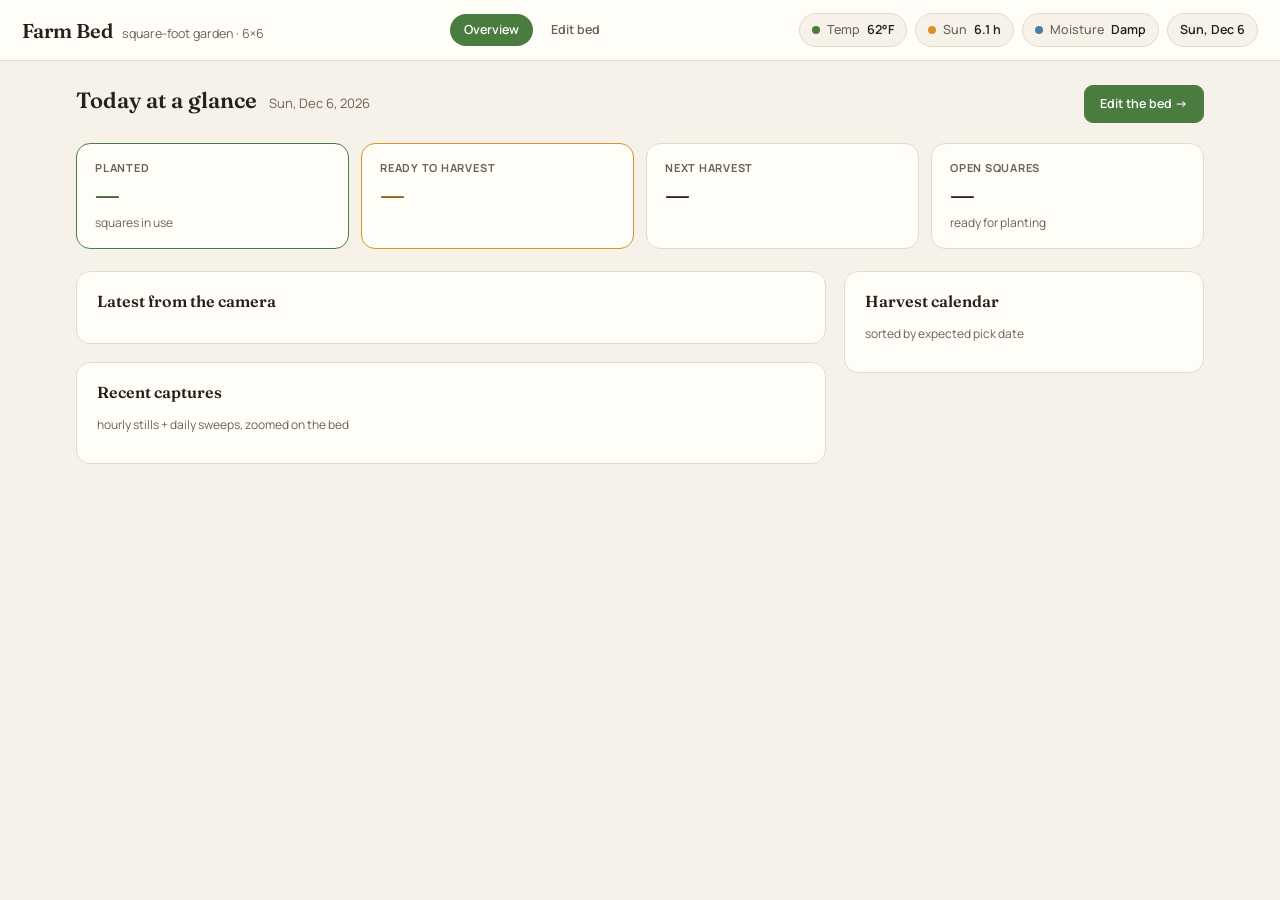
==== static/index.html @ fb61644e "Full-stack app: FastAPI + SQLite + multi-page dashboard (overview + edit), vision-with-grid-context," ====
<!DOCTYPE html>
<html lang="en">
<head>
<meta charset="UTF-8">
<meta name="viewport" content="width=device-width, initial-scale=1.0">
<title>Farm Bed — Overview</title>
<link rel="preconnect" href="https://fonts.googleapis.com">
<link rel="preconnect" href="https://fonts.gstatic.com" crossorigin>
<link href="https://fonts.googleapis.com/css2?family=Fraunces:opsz,wght@9..144,500;9..144,600&family=Manrope:wght@400;500;600;700&display=swap" rel="stylesheet">
<link rel="stylesheet" href="/static/style.css">
</head>
<body>
  <div class="topbar">
    <div class="brand">
      <h1>Farm Bed</h1>
      <span class="sub">square-foot garden · 6×6</span>
    </div>
    <div class="spacer"></div>
    <nav class="nav">
      <a href="/" class="active">Overview</a>
      <a href="/edit">Edit bed</a>
    </nav>
    <div class="spacer"></div>
    <div class="weather">
      <div class="chip temp"><span class="dot"></span><span class="lbl">Temp</span><span class="val" id="chipTemp">—</span></div>
      <div class="chip sun"><span class="dot"></span><span class="lbl">Sun</span><span class="val" id="chipSun">—</span></div>
      <div class="chip water"><span class="dot"></span><span class="lbl">Moisture</span><span class="val" id="chipMoist">—</span></div>
      <div class="chip" id="chipDate"></div>
    </div>
  </div>

  <div class="page">
    <div class="page-head">
      <h2>Today at a glance</h2>
      <span class="meta" id="pageDate"></span>
      <div class="actions">
        <a class="btn primary" href="/edit">Edit the bed →</a>
      </div>
    </div>

    <div class="widgets">
      <div class="widget accent"><div class="k">Planted</div><div class="v" id="wPlanted">—</div><div class="s" id="wPlantedSub">squares in use</div></div>
      <div class="widget warn"><div class="k">Ready to harvest</div><div class="v" id="wReady">—</div><div class="s" id="wReadySub"></div></div>
      <div class="widget"><div class="k">Next harvest</div><div class="v" id="wNext">—</div><div class="s" id="wNextSub"></div></div>
      <div class="widget"><div class="k">Open squares</div><div class="v" id="wEmpty">—</div><div class="s">ready for planting</div></div>
    </div>

    <div class="columns">
      <div>
        <div class="panel">
          <h3>Latest from the camera</h3>
          <div class="latest" id="latest"></div>
        </div>
        <div class="panel" style="margin-top:18px">
          <h3>Recent captures</h3>
          <div class="sub">hourly stills + daily sweeps, zoomed on the bed</div>
          <div class="strip" id="strip"></div>
        </div>
      </div>
      <div>
        <div class="panel">
          <h3>Harvest calendar</h3>
          <div class="sub">sorted by expected pick date</div>
          <div id="calendar"></div>
        </div>
      </div>
    </div>
  </div>

<script src="/static/app.js"></script>
<script>
(async () => {
  renderWeather();
  $('#pageDate').textContent = fmtDateFull(todayISO());

  const [overview, media, bed] = await Promise.all([
    API.get('/api/overview'), API.get('/api/media'), API.get('/api/bed'),
  ]);

  // widgets
  $('#wPlanted').textContent = overview.planted;
  $('#wPlantedSub').textContent = `of ${overview.total_squares} squares`;
  $('#wReady').textContent = overview.ready;
  $('#wReadySub').textContent = overview.ready ? 'pick today!' : 'nothing ready yet';
  $('#wNext').textContent = overview.next_harvest_at ? fmtDate(overview.next_harvest_at) : '—';
  $('#wNextSub').textContent = overview.next_harvest_label ? `square ${overview.next_harvest_label}` : 'nothing planted';
  $('#wEmpty').textContent = overview.empty;

  // latest capture
  const latest = $('#latest');
  if (media.media.length) {
    const m = media.media[0];
    const isVideo = m.kind === 'sweep';
    latest.innerHTML = `
      <div class="shot">${isVideo
        ? `<video src="${m.url}" controls></video>`
        : `<img src="${m.url}" alt="latest capture">`}</div>
      ${m.analysis ? `<div class="ai"><b>AI read:</b> ${m.analysis}</div>` : ''}
      <div class="meta" style="color:var(--ink-soft);font-size:12px">${m.kind} · ${m.captured_at ? fmtDateFull(m.captured_at) : ''}</div>`;
  } else {
    latest.innerHTML = `<div class="empty">No captures yet. They'll appear here once the camera service runs.</div>`;
  }

  // media strip
  const strip = $('#strip');
  if (media.media.length) {
    strip.innerHTML = media.media.slice(0, 8).map((m) => {
      const isVideo = m.kind === 'sweep';
      return `<div class="thumb" data-url="${m.url}" data-kind="${m.kind}" data-analysis="${encodeURIComponent(m.analysis || '')}" title="${m.kind}">
        ${isVideo ? `<img src="" alt="">` : `<img src="${m.url}" alt="" loading="lazy">`}
        <span class="badge">${m.kind}</span>
        <span class="when">${fmtDate(m.captured_at)}</span>
      </div>`;
    }).join('');
    strip.querySelectorAll('.thumb').forEach(t => t.addEventListener('click', () => {
      const url = t.dataset.url;
      const latest = $('#latest');
      const isVideo = t.dataset.kind === 'sweep';
      latest.innerHTML = `
        <div class="shot">${isVideo ? `<video src="${url}" controls autoplay></video>` : `<img src="${url}">`}</div>
        ${t.dataset.analysis ? `<div class="ai"><b>AI read:</b> ${decodeURIComponent(t.dataset.analysis)}</div>` : ''}`;
      latest.scrollIntoView({ behavior: 'smooth' });
    }));
    // for sweep thumbs, put a play glyph
    strip.querySelectorAll('.thumb[data-kind="sweep"] img').forEach(i => i.remove());
    strip.querySelectorAll('.thumb[data-kind="sweep"]').forEach(t => {
      t.innerHTML = `<span style="display:grid;place-items:center;height:100%;font-size:26px;color:#fff">▶</span><span class="badge">sweep</span>`;
    });
  } else {
    strip.innerHTML = `<div class="empty-note">No captures yet.</div>`;
  }

  // harvest calendar
  const cal = $('#calendar');
  const planted = bed.squares.filter(s => s.planting).sort((a, b) =>
    (a.planting.expected_harvest_at || '').localeCompare(b.planting.expected_harvest_at || ''));
  if (planted.length) {
    let html = `<div class="cal-list"><div class="cal-row head"><span>Square</span><span>Crop</span><span>Expected</span></div>`;
    for (const s of planted) {
      const p = s.planting;
      const ready = p.expected_harvest_at && p.expected_harvest_at <= todayISO();
      html += `<div class="cal-row">
        <span class="sq">${s.label}</span>
        <span class="crop">${p.ico || ''} ${p.plant_name}</span>
        <span class="date ${ready ? 'ready' : ''}">${ready ? 'Ready' : fmtDate(p.expected_harvest_at)}</span>
      </div>`;
    }
    cal.innerHTML = html + '</div>';
  } else {
    cal.innerHTML = `<div class="empty-note">Nothing planted yet — <a href="/edit" style="color:var(--leaf)">set up the bed</a>.</div>`;
  }
})();
</script>
</body>
</html>
---- static/style.css ----
:root {
  --soil: #2b2318;
  --soil-2: #3a2f20;
  --ink: #26201a;
  --ink-soft: #6b6156;
  --paper: #f6f2ea;
  --card: #fffdf8;
  --line: #e4dccb;
  --line-strong: #cfc4ac;
  --leaf: #4a7c3f;
  --leaf-deep: #35602f;
  --leaf-pale: #e7efe0;
  --sun: #d9902e;
  --sun-pale: #f7ecd7;
  --water: #4a7fa5;
  --water-pale: #e3eef5;
  --danger: #b4503a;
  --radius: 14px;
  --radius-sm: 9px;
  --shadow: 0 1px 2px rgba(43,35,24,.06), 0 8px 24px -12px rgba(43,35,24,.18);
  --font-display: "Fraunces", Georgia, serif;
  --font-ui: "Manrope", -apple-system, BlinkMacSystemFont, "Segoe UI", sans-serif;
}
* { box-sizing: border-box; margin: 0; padding: 0; }
html, body { height: 100%; }
body {
  font-family: var(--font-ui);
  background: var(--paper);
  color: var(--ink);
  font-size: 14px;
  line-height: 1.45;
  -webkit-font-smoothing: antialiased;
}
a { color: inherit; text-decoration: none; }
button { font-family: var(--font-ui); cursor: pointer; }

/* ---------- top bar ---------- */
.topbar {
  display: flex; align-items: center; gap: 16px;
  padding: 13px 22px;
  background: var(--card);
  border-bottom: 1px solid var(--line);
  position: sticky; top: 0; z-index: 20;
}
.brand { display: flex; align-items: baseline; gap: 10px; }
.brand h1 { font-family: var(--font-display); font-weight: 600; font-size: 20px; letter-spacing: -.01em; }
.brand .sub { color: var(--ink-soft); font-size: 12.5px; }
.spacer { flex: 1; }
.nav { display: flex; gap: 4px; }
.nav a {
  padding: 7px 14px; border-radius: 999px; font-weight: 600; font-size: 12.5px;
  color: var(--ink-soft); transition: background .12s, color .12s;
}
.nav a:hover { background: var(--paper); color: var(--ink); }
.nav a.active { background: var(--leaf); color: #fff; }
.weather { display: flex; gap: 8px; align-items: center; }
.chip {
  display: flex; align-items: center; gap: 7px;
  padding: 7px 12px; border-radius: 999px;
  background: var(--paper); border: 1px solid var(--line);
  font-size: 12.5px; font-weight: 600; color: var(--ink);
  white-space: nowrap;
}
.chip .dot { width: 8px; height: 8px; border-radius: 50%; }
.chip.sun .dot { background: var(--sun); }
.chip.water .dot { background: var(--water); }
.chip.temp .dot { background: var(--leaf); }
.chip .val { color: var(--ink); }
.chip .lbl { color: var(--ink-soft); font-weight: 500; }

/* ---------- page shell ---------- */
.page { max-width: 1180px; margin: 0 auto; padding: 24px 26px 48px; }
.page-head { display: flex; align-items: baseline; gap: 12px; margin-bottom: 20px; flex-wrap: wrap; }
.page-head h2 { font-family: var(--font-display); font-weight: 600; font-size: 22px; }
.page-head .meta { color: var(--ink-soft); font-size: 13px; }
.page-head .actions { margin-left: auto; display: flex; gap: 8px; }
.btn {
  padding: 9px 15px; border-radius: var(--radius-sm);
  border: 1px solid var(--line-strong);
  background: var(--card); color: var(--ink);
  font-weight: 600; font-size: 12.5px;
  transition: background .12s, border-color .12s;
}
.btn:hover { border-color: var(--ink); }
.btn.primary { background: var(--leaf); border-color: var(--leaf); color: #fff; }
.btn.primary:hover { background: var(--leaf-deep); }
.btn.ghost { background: transparent; border-color: transparent; color: var(--ink-soft); }
.btn.ghost:hover { color: var(--danger); border-color: transparent; }

/* ---------- overview widgets ---------- */
.widgets { display: grid; grid-template-columns: repeat(4, 1fr); gap: 12px; margin-bottom: 22px; }
.widget {
  background: var(--card); border: 1px solid var(--line);
  border-radius: var(--radius); padding: 16px 18px;
  display: flex; flex-direction: column; gap: 4px;
}
.widget .k { font-size: 11px; font-weight: 700; letter-spacing: .07em; text-transform: uppercase; color: var(--ink-soft); }
.widget .v { font-family: var(--font-display); font-weight: 600; font-size: 30px; line-height: 1; }
.widget .s { font-size: 12px; color: var(--ink-soft); }
.widget.accent { border-color: var(--leaf); }
.widget.accent .v { color: var(--leaf-deep); }
.widget.warn { border-color: var(--sun); }
.widget.warn .v { color: #8a5a12; }

/* ---------- two-column ---------- */
.columns { display: grid; grid-template-columns: 1fr 360px; gap: 18px; align-items: start; }
.panel {
  background: var(--card); border: 1px solid var(--line);
  border-radius: var(--radius); padding: 18px 20px;
}
.panel h3 { font-family: var(--font-display); font-weight: 600; font-size: 16px; margin-bottom: 12px; }
.panel .sub { color: var(--ink-soft); font-size: 12px; margin-bottom: 12px; }

/* latest capture */
.latest { display: flex; flex-direction: column; gap: 12px; }
.latest .shot { border-radius: var(--radius-sm); overflow: hidden; border: 1px solid var(--line); background: #111; }
.latest .shot img { width: 100%; display: block; aspect-ratio: 16/10; object-fit: cover; }
.latest .shot video { width: 100%; display: block; aspect-ratio: 16/10; background: #111; }
.latest .ai {
  background: var(--paper); border: 1px solid var(--line);
  border-radius: var(--radius-sm); padding: 12px 14px; font-size: 13px;
}
.latest .ai b { color: var(--ink); }
.latest .empty { color: var(--ink-soft); font-size: 13px; text-align: center; padding: 30px 10px; }

/* media strip */
.strip { display: grid; grid-template-columns: repeat(4, 1fr); gap: 8px; }
.strip .thumb { position: relative; border-radius: 8px; overflow: hidden; border: 1px solid var(--line); aspect-ratio: 1; cursor: pointer; background: #111; }
.strip .thumb img { width: 100%; height: 100%; object-fit: cover; display: block; }
.strip .thumb .badge {
  position: absolute; bottom: 5px; left: 5px;
  font-size: 9px; font-weight: 700; letter-spacing: .04em; text-transform: uppercase;
  background: rgba(0,0,0,.6); color: #fff; padding: 2px 6px; border-radius: 4px;
}
.strip .thumb .when { position: absolute; top: 5px; right: 5px; font-size: 9px; color: #fff; text-shadow: 0 1px 2px rgba(0,0,0,.7); }

/* harvest calendar */
.cal-list { display: flex; flex-direction: column; gap: 6px; }
.cal-row {
  display: grid; grid-template-columns: 52px 1fr auto;
  gap: 10px; align-items: center;
  padding: 8px 12px; border-radius: var(--radius-sm);
  background: var(--paper); border: 1px solid var(--line);
  font-size: 12.5px;
}
.cal-row .sq { font-weight: 700; color: var(--ink-soft); }
.cal-row .crop { font-weight: 600; }
.cal-row .date { color: var(--ink-soft); font-variant-numeric: tabular-nums; }
.cal-row .date.ready { color: #8a5a12; font-weight: 700; }
.cal-row.head { background: transparent; border: none; font-weight: 700; font-size: 10.5px; text-transform: uppercase; letter-spacing: .06em; color: var(--ink-soft); padding: 0 12px; }
.empty-note { color: var(--ink-soft); font-size: 13px; padding: 12px 2px; }

/* ---------- bed grid (edit page) ---------- */
.layout { display: grid; grid-template-columns: 250px 1fr 320px; gap: 0; height: calc(100vh - 61px); overflow: hidden; }
.palette { background: var(--card); border-right: 1px solid var(--line); display: flex; flex-direction: column; overflow-y: auto; }
.palette-head { padding: 16px 16px 10px; font-family: var(--font-display); font-weight: 600; font-size: 15px; display: flex; align-items: center; justify-content: space-between; }
.palette-head .hint { font-family: var(--font-ui); font-weight: 500; font-size: 11px; color: var(--ink-soft); }
.group { padding: 6px 16px 12px; }
.group-title { font-size: 10.5px; font-weight: 700; letter-spacing: .08em; text-transform: uppercase; color: var(--ink-soft); padding: 8px 0 6px; }
.seed {
  display: flex; align-items: center; gap: 10px;
  padding: 8px 10px; border-radius: var(--radius-sm);
  border: 1px solid var(--line); background: var(--card);
  margin-bottom: 6px; cursor: grab; user-select: none;
  transition: border-color .12s, transform .12s, box-shadow .12s;
}
.seed:hover { border-color: var(--leaf); transform: translateY(-1px); box-shadow: var(--shadow); }
.seed:active { cursor: grabbing; }
.seed .ico { width: 30px; height: 30px; border-radius: 8px; display: grid; place-items: center; font-size: 16px; background: var(--leaf-pale); flex: none; }
.seed .meta { flex: 1; min-width: 0; }
.seed .name { font-weight: 600; font-size: 13px; }
.seed .spec { font-size: 11px; color: var(--ink-soft); display: flex; gap: 6px; }
.seed .drag-handle { color: var(--line-strong); font-size: 14px; }
.seed.dragging { opacity: .4; }

.stage { display: flex; flex-direction: column; overflow-y: auto; padding: 20px 24px 28px; }
.stage-head { display: flex; align-items: center; gap: 12px; margin-bottom: 14px; flex-wrap: wrap; }
.stage-head h2 { font-family: var(--font-display); font-weight: 600; font-size: 17px; }
.stage-head .meta { color: var(--ink-soft); font-size: 12.5px; }
.bed {
  display: grid; grid-template-columns: repeat(6, 1fr); gap: 10px;
  max-width: 720px; background: var(--soil); padding: 22px;
  border-radius: 20px; position: relative;
  box-shadow: 0 2px 6px rgba(43,35,24,.15), 0 20px 50px -20px rgba(43,35,24,.5);
}
.bed::before { content: ""; position: absolute; inset: 10px; border-radius: 12px; border: 1px solid rgba(255,255,255,.08); pointer-events: none; }
.cell {
  aspect-ratio: 1; background: var(--soil-2); border-radius: 10px;
  border: 1px solid rgba(255,255,255,.06); position: relative; cursor: pointer;
  display: flex; flex-direction: column; align-items: center; justify-content: center; gap: 2px;
  transition: background .12s, box-shadow .12s;
}
.cell:hover { background: #453823; }
.cell.drag-over { background: #51432a; box-shadow: inset 0 0 0 2px var(--sun); }
.cell.filled { background: linear-gradient(160deg, #4a3c28, #3a2f20); }
.cell .ico { font-size: 20px; filter: drop-shadow(0 1px 1px rgba(0,0,0,.4)); }
.cell .cname { font-size: 10px; font-weight: 600; color: #efe7d5; max-width: 90%; text-align: center; line-height: 1.1; }
.cell .cden { font-size: 9px; color: #b9ac8f; font-weight: 600; }
.cell .idx { position: absolute; top: 4px; left: 6px; font-size: 9px; color: #8d8268; font-weight: 600; }
.cell.empty .plus { color: #6a5f47; font-size: 18px; opacity: .55; }
.cell.selected { box-shadow: 0 0 0 2px var(--sun), 0 0 0 4px rgba(217,144,46,.25); }
.cell.ready { box-shadow: inset 0 0 0 2px var(--sun); }
.legend { display: flex; gap: 16px; margin-top: 14px; flex-wrap: wrap; font-size: 11.5px; color: var(--ink-soft); }
.legend span { display: flex; align-items: center; gap: 5px; }
.legend .swatch { width: 10px; height: 10px; border-radius: 3px; display: inline-block; }
.legend .swatch.s-ready { background: var(--sun); }
.legend .swatch.s-soil { background: var(--soil-2); }

.inspector { background: var(--card); border-left: 1px solid var(--line); overflow-y: auto; display: flex; flex-direction: column; }
.insp-empty { padding: 32px 20px; text-align: center; color: var(--ink-soft); font-size: 13px; }
.insp-empty .big { font-size: 28px; margin-bottom: 8px; }
.insp-body { padding: 18px 20px; display: flex; flex-direction: column; gap: 14px; }
.insp-head { display: flex; align-items: center; gap: 10px; }
.insp-head .ico { width: 40px; height: 40px; border-radius: 10px; font-size: 22px; display: grid; place-items: center; background: var(--leaf-pale); }
.insp-head .t { font-family: var(--font-display); font-weight: 600; font-size: 18px; }
.insp-head .s { font-size: 12px; color: var(--ink-soft); }
.field { display: flex; flex-direction: column; gap: 4px; }
.field label { font-size: 10.5px; font-weight: 700; letter-spacing: .06em; text-transform: uppercase; color: var(--ink-soft); }
.field input { padding: 8px 10px; border-radius: var(--radius-sm); border: 1px solid var(--line-strong); background: var(--paper); font-family: var(--font-ui); font-size: 13px; color: var(--ink); }
.field input:focus { outline: 2px solid var(--leaf); outline-offset: 1px; border-color: transparent; }
.field .auto { font-size: 11px; color: var(--ink-soft); }
.need { display: flex; gap: 8px; flex-wrap: wrap; }
.need .tag { padding: 4px 9px; border-radius: 6px; font-size: 11px; font-weight: 600; }
.tag.sun { background: var(--sun-pale); color: #8a5a12; }
.tag.water { background: var(--water-pale); color: #35617f; }
.tag.density { background: var(--leaf-pale); color: var(--leaf-deep); }
.comp { font-size: 12.5px; color: var(--ink-soft); background: var(--paper); border: 1px solid var(--line); border-radius: var(--radius-sm); padding: 10px 12px; }
.comp b { color: var(--ink); }
.harvest-badge { display: flex; align-items: center; gap: 8px; padding: 8px 12px; border-radius: var(--radius-sm); font-size: 12.5px; font-weight: 600; }
.harvest-badge.ready { background: var(--sun-pale); color: #8a5a12; }
.harvest-badge.growing { background: var(--leaf-pale); color: var(--leaf-deep); }

@media (max-width: 1100px) {
  .layout { grid-template-columns: 210px 1fr; }
  .inspector { display: none; }
  .columns { grid-template-columns: 1fr; }
  .widgets { grid-template-columns: repeat(2, 1fr); }
}
@media (max-width: 760px) {
  .layout { grid-template-columns: 1fr; height: auto; }
  .palette { border-right: none; border-bottom: 1px solid var(--line); max-height: 220px; }
  .bed { padding: 12px; gap: 6px; }
  .widgets { grid-template-columns: 1fr 1fr; }
  .strip { grid-template-columns: repeat(2, 1fr); }
}
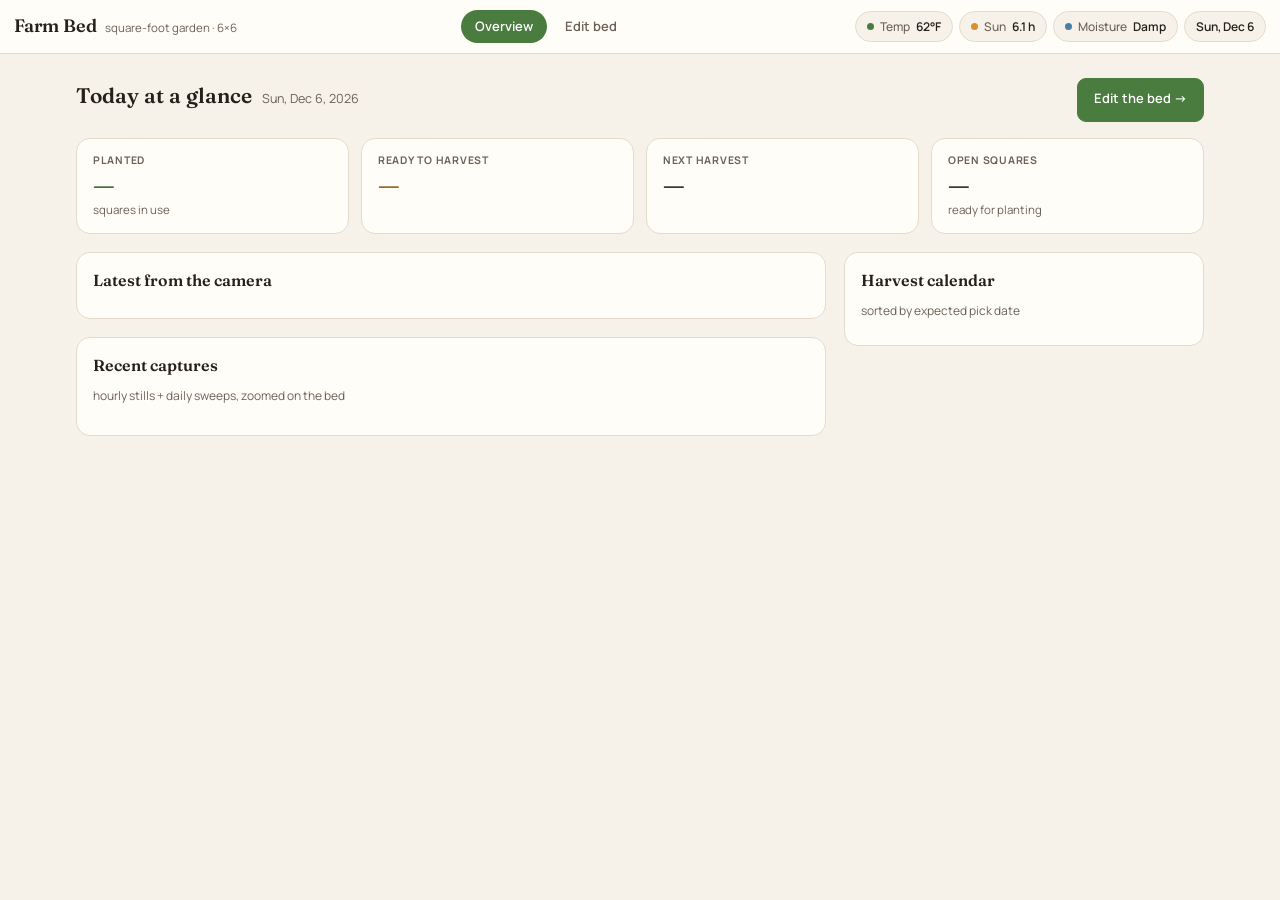
==== commit c2ffdac2: "Mobile-first dashboard: bottom nav, tap-to-plant bottom sheet, responsive grid + overview" ====
--- a/static/index.html
+++ b/static/index.html
@@ -2,7 +2,7 @@
 <html lang="en">
 <head>
 <meta charset="UTF-8">
-<meta name="viewport" content="width=device-width, initial-scale=1.0">
+<meta name="viewport" content="width=device-width, initial-scale=1.0, viewport-fit=cover">
 <title>Farm Bed — Overview</title>
 <link rel="preconnect" href="https://fonts.googleapis.com">
 <link rel="preconnect" href="https://fonts.gstatic.com" crossorigin>
@@ -66,6 +66,11 @@
       </div>
     </div>
   </div>
+
+  <nav class="bottomnav">
+    <a href="/" class="active"><span class="ic">▦</span>Overview</a>
+    <a href="/edit"><span class="ic">✎</span>Edit</a>
+  </nav>
 
 <script src="/static/app.js"></script>
 <script>
--- a/static/style.css
+++ b/static/style.css
@@ -20,65 +20,82 @@
   --shadow: 0 1px 2px rgba(43,35,24,.06), 0 8px 24px -12px rgba(43,35,24,.18);
   --font-display: "Fraunces", Georgia, serif;
   --font-ui: "Manrope", -apple-system, BlinkMacSystemFont, "Segoe UI", sans-serif;
-}
-* { box-sizing: border-box; margin: 0; padding: 0; }
+  --topbar-h: 54px;
+  --nav-h: 60px;
+}
+* { box-sizing: border-box; margin: 0; padding: 0; -webkit-tap-highlight-color: transparent; }
 html, body { height: 100%; }
 body {
   font-family: var(--font-ui);
   background: var(--paper);
   color: var(--ink);
-  font-size: 14px;
+  font-size: 15px;
   line-height: 1.45;
   -webkit-font-smoothing: antialiased;
 }
 a { color: inherit; text-decoration: none; }
 button { font-family: var(--font-ui); cursor: pointer; }
 
-/* ---------- top bar ---------- */
+/* ================= top bar (phone-first: compact) ================= */
 .topbar {
-  display: flex; align-items: center; gap: 16px;
-  padding: 13px 22px;
+  position: fixed; top: 0; left: 0; right: 0; z-index: 30;
+  height: var(--topbar-h);
+  display: flex; align-items: center; gap: 10px;
+  padding: 0 14px;
   background: var(--card);
   border-bottom: 1px solid var(--line);
-  position: sticky; top: 0; z-index: 20;
-}
-.brand { display: flex; align-items: baseline; gap: 10px; }
-.brand h1 { font-family: var(--font-display); font-weight: 600; font-size: 20px; letter-spacing: -.01em; }
-.brand .sub { color: var(--ink-soft); font-size: 12.5px; }
+}
+.brand { display: flex; align-items: baseline; gap: 8px; min-width: 0; }
+.brand h1 { font-family: var(--font-display); font-weight: 600; font-size: 18px; letter-spacing: -.01em; white-space: nowrap; }
+.brand .sub { color: var(--ink-soft); font-size: 11.5px; white-space: nowrap; }
 .spacer { flex: 1; }
-.nav { display: flex; gap: 4px; }
-.nav a {
-  padding: 7px 14px; border-radius: 999px; font-weight: 600; font-size: 12.5px;
-  color: var(--ink-soft); transition: background .12s, color .12s;
-}
-.nav a:hover { background: var(--paper); color: var(--ink); }
-.nav a.active { background: var(--leaf); color: #fff; }
-.weather { display: flex; gap: 8px; align-items: center; }
+.nav { display: none; }
+.weather { display: flex; gap: 6px; overflow-x: auto; scrollbar-width: none; }
+.weather::-webkit-scrollbar { display: none; }
 .chip {
-  display: flex; align-items: center; gap: 7px;
-  padding: 7px 12px; border-radius: 999px;
+  display: flex; align-items: center; gap: 6px;
+  padding: 6px 11px; border-radius: 999px;
   background: var(--paper); border: 1px solid var(--line);
-  font-size: 12.5px; font-weight: 600; color: var(--ink);
-  white-space: nowrap;
-}
-.chip .dot { width: 8px; height: 8px; border-radius: 50%; }
+  font-size: 12px; font-weight: 600; color: var(--ink);
+  white-space: nowrap; flex: none;
+}
+.chip .dot { width: 7px; height: 7px; border-radius: 50%; }
 .chip.sun .dot { background: var(--sun); }
 .chip.water .dot { background: var(--water); }
 .chip.temp .dot { background: var(--leaf); }
 .chip .val { color: var(--ink); }
 .chip .lbl { color: var(--ink-soft); font-weight: 500; }
 
-/* ---------- page shell ---------- */
-.page { max-width: 1180px; margin: 0 auto; padding: 24px 26px 48px; }
-.page-head { display: flex; align-items: baseline; gap: 12px; margin-bottom: 20px; flex-wrap: wrap; }
-.page-head h2 { font-family: var(--font-display); font-weight: 600; font-size: 22px; }
-.page-head .meta { color: var(--ink-soft); font-size: 13px; }
+/* ================= bottom nav (phone) ================= */
+.bottomnav {
+  position: fixed; bottom: 0; left: 0; right: 0; z-index: 30;
+  height: var(--nav-h);
+  display: flex;
+  background: var(--card);
+  border-top: 1px solid var(--line);
+  padding-bottom: env(safe-area-inset-bottom);
+}
+.bottomnav a {
+  flex: 1; display: flex; flex-direction: column; align-items: center; justify-content: center;
+  gap: 3px; color: var(--ink-soft); font-size: 11px; font-weight: 600;
+}
+.bottomnav a .ic { font-size: 20px; line-height: 1; }
+.bottomnav a.active { color: var(--leaf); }
+
+/* ================= page shell (phone-first) ================= */
+.page {
+  padding: calc(var(--topbar-h) + 16px) 14px calc(var(--nav-h) + 20px);
+  max-width: 720px; margin: 0 auto;
+}
+.page-head { display: flex; align-items: baseline; gap: 10px; margin-bottom: 16px; flex-wrap: wrap; }
+.page-head h2 { font-family: var(--font-display); font-weight: 600; font-size: 21px; }
+.page-head .meta { color: var(--ink-soft); font-size: 12.5px; }
 .page-head .actions { margin-left: auto; display: flex; gap: 8px; }
 .btn {
-  padding: 9px 15px; border-radius: var(--radius-sm);
+  padding: 10px 16px; border-radius: var(--radius-sm);
   border: 1px solid var(--line-strong);
   background: var(--card); color: var(--ink);
-  font-weight: 600; font-size: 12.5px;
+  font-weight: 600; font-size: 13px; min-height: 44px;
   transition: background .12s, border-color .12s;
 }
 .btn:hover { border-color: var(--ink); }
@@ -87,159 +104,198 @@
 .btn.ghost { background: transparent; border-color: transparent; color: var(--ink-soft); }
 .btn.ghost:hover { color: var(--danger); border-color: transparent; }
 
-/* ---------- overview widgets ---------- */
-.widgets { display: grid; grid-template-columns: repeat(4, 1fr); gap: 12px; margin-bottom: 22px; }
+/* ================= overview widgets (phone: 2x2) ================= */
+.widgets { display: grid; grid-template-columns: 1fr 1fr; gap: 10px; margin-bottom: 18px; }
 .widget {
   background: var(--card); border: 1px solid var(--line);
-  border-radius: var(--radius); padding: 16px 18px;
+  border-radius: var(--radius); padding: 14px 16px;
   display: flex; flex-direction: column; gap: 4px;
 }
-.widget .k { font-size: 11px; font-weight: 700; letter-spacing: .07em; text-transform: uppercase; color: var(--ink-soft); }
-.widget .v { font-family: var(--font-display); font-weight: 600; font-size: 30px; line-height: 1; }
-.widget .s { font-size: 12px; color: var(--ink-soft); }
-.widget.accent { border-color: var(--leaf); }
+.widget .k { font-size: 10.5px; font-weight: 700; letter-spacing: .07em; text-transform: uppercase; color: var(--ink-soft); }
+.widget .v { font-family: var(--font-display); font-weight: 600; font-size: 26px; line-height: 1; }
+.widget .s { font-size: 11.5px; color: var(--ink-soft); }
 .widget.accent .v { color: var(--leaf-deep); }
-.widget.warn { border-color: var(--sun); }
 .widget.warn .v { color: #8a5a12; }
 
-/* ---------- two-column ---------- */
-.columns { display: grid; grid-template-columns: 1fr 360px; gap: 18px; align-items: start; }
+/* ================= panels ================= */
 .panel {
   background: var(--card); border: 1px solid var(--line);
-  border-radius: var(--radius); padding: 18px 20px;
-}
-.panel h3 { font-family: var(--font-display); font-weight: 600; font-size: 16px; margin-bottom: 12px; }
-.panel .sub { color: var(--ink-soft); font-size: 12px; margin-bottom: 12px; }
+  border-radius: var(--radius); padding: 16px;
+  margin-bottom: 14px;
+}
+.panel h3 { font-family: var(--font-display); font-weight: 600; font-size: 16px; margin-bottom: 10px; }
+.panel .sub { color: var(--ink-soft); font-size: 12px; margin-bottom: 10px; }
 
 /* latest capture */
-.latest { display: flex; flex-direction: column; gap: 12px; }
+.latest { display: flex; flex-direction: column; gap: 10px; }
 .latest .shot { border-radius: var(--radius-sm); overflow: hidden; border: 1px solid var(--line); background: #111; }
-.latest .shot img { width: 100%; display: block; aspect-ratio: 16/10; object-fit: cover; }
-.latest .shot video { width: 100%; display: block; aspect-ratio: 16/10; background: #111; }
-.latest .ai {
-  background: var(--paper); border: 1px solid var(--line);
-  border-radius: var(--radius-sm); padding: 12px 14px; font-size: 13px;
-}
+.latest .shot img { width: 100%; display: block; aspect-ratio: 4/3; object-fit: cover; }
+.latest .shot video { width: 100%; display: block; aspect-ratio: 4/3; background: #111; }
+.latest .ai { background: var(--paper); border: 1px solid var(--line); border-radius: var(--radius-sm); padding: 11px 13px; font-size: 13px; }
 .latest .ai b { color: var(--ink); }
-.latest .empty { color: var(--ink-soft); font-size: 13px; text-align: center; padding: 30px 10px; }
-
-/* media strip */
-.strip { display: grid; grid-template-columns: repeat(4, 1fr); gap: 8px; }
-.strip .thumb { position: relative; border-radius: 8px; overflow: hidden; border: 1px solid var(--line); aspect-ratio: 1; cursor: pointer; background: #111; }
+.latest .empty { color: var(--ink-soft); font-size: 13px; text-align: center; padding: 26px 10px; }
+
+/* media strip (horizontal scroll on phone) */
+.strip { display: flex; gap: 8px; overflow-x: auto; padding-bottom: 4px; scroll-snap-type: x mandatory; }
+.strip .thumb {
+  position: relative; flex: none; width: 96px; aspect-ratio: 1;
+  border-radius: 10px; overflow: hidden; border: 1px solid var(--line);
+  cursor: pointer; background: #111; scroll-snap-align: start;
+}
 .strip .thumb img { width: 100%; height: 100%; object-fit: cover; display: block; }
 .strip .thumb .badge {
   position: absolute; bottom: 5px; left: 5px;
-  font-size: 9px; font-weight: 700; letter-spacing: .04em; text-transform: uppercase;
-  background: rgba(0,0,0,.6); color: #fff; padding: 2px 6px; border-radius: 4px;
-}
-.strip .thumb .when { position: absolute; top: 5px; right: 5px; font-size: 9px; color: #fff; text-shadow: 0 1px 2px rgba(0,0,0,.7); }
+  font-size: 8px; font-weight: 700; letter-spacing: .04em; text-transform: uppercase;
+  background: rgba(0,0,0,.6); color: #fff; padding: 2px 5px; border-radius: 4px;
+}
+.strip .thumb .when { position: absolute; top: 5px; right: 5px; font-size: 8px; color: #fff; text-shadow: 0 1px 2px rgba(0,0,0,.7); }
 
 /* harvest calendar */
 .cal-list { display: flex; flex-direction: column; gap: 6px; }
 .cal-row {
-  display: grid; grid-template-columns: 52px 1fr auto;
+  display: grid; grid-template-columns: 46px 1fr auto;
   gap: 10px; align-items: center;
-  padding: 8px 12px; border-radius: var(--radius-sm);
+  padding: 9px 12px; border-radius: var(--radius-sm);
   background: var(--paper); border: 1px solid var(--line);
-  font-size: 12.5px;
+  font-size: 13px;
 }
 .cal-row .sq { font-weight: 700; color: var(--ink-soft); }
 .cal-row .crop { font-weight: 600; }
 .cal-row .date { color: var(--ink-soft); font-variant-numeric: tabular-nums; }
 .cal-row .date.ready { color: #8a5a12; font-weight: 700; }
-.cal-row.head { background: transparent; border: none; font-weight: 700; font-size: 10.5px; text-transform: uppercase; letter-spacing: .06em; color: var(--ink-soft); padding: 0 12px; }
+.cal-row.head { background: transparent; border: none; font-weight: 700; font-size: 10px; text-transform: uppercase; letter-spacing: .06em; color: var(--ink-soft); padding: 0 12px; }
 .empty-note { color: var(--ink-soft); font-size: 13px; padding: 12px 2px; }
 
-/* ---------- bed grid (edit page) ---------- */
-.layout { display: grid; grid-template-columns: 250px 1fr 320px; gap: 0; height: calc(100vh - 61px); overflow: hidden; }
-.palette { background: var(--card); border-right: 1px solid var(--line); display: flex; flex-direction: column; overflow-y: auto; }
-.palette-head { padding: 16px 16px 10px; font-family: var(--font-display); font-weight: 600; font-size: 15px; display: flex; align-items: center; justify-content: space-between; }
-.palette-head .hint { font-family: var(--font-ui); font-weight: 500; font-size: 11px; color: var(--ink-soft); }
-.group { padding: 6px 16px 12px; }
-.group-title { font-size: 10.5px; font-weight: 700; letter-spacing: .08em; text-transform: uppercase; color: var(--ink-soft); padding: 8px 0 6px; }
-.seed {
-  display: flex; align-items: center; gap: 10px;
-  padding: 8px 10px; border-radius: var(--radius-sm);
-  border: 1px solid var(--line); background: var(--card);
-  margin-bottom: 6px; cursor: grab; user-select: none;
-  transition: border-color .12s, transform .12s, box-shadow .12s;
-}
-.seed:hover { border-color: var(--leaf); transform: translateY(-1px); box-shadow: var(--shadow); }
-.seed:active { cursor: grabbing; }
-.seed .ico { width: 30px; height: 30px; border-radius: 8px; display: grid; place-items: center; font-size: 16px; background: var(--leaf-pale); flex: none; }
-.seed .meta { flex: 1; min-width: 0; }
-.seed .name { font-weight: 600; font-size: 13px; }
-.seed .spec { font-size: 11px; color: var(--ink-soft); display: flex; gap: 6px; }
-.seed .drag-handle { color: var(--line-strong); font-size: 14px; }
-.seed.dragging { opacity: .4; }
-
-.stage { display: flex; flex-direction: column; overflow-y: auto; padding: 20px 24px 28px; }
-.stage-head { display: flex; align-items: center; gap: 12px; margin-bottom: 14px; flex-wrap: wrap; }
-.stage-head h2 { font-family: var(--font-display); font-weight: 600; font-size: 17px; }
+/* ================= edit page (phone-first) ================= */
+.stage { padding: calc(var(--topbar-h) + 14px) 14px calc(var(--nav-h) + 90px); max-width: 640px; margin: 0 auto; }
+.stage-head { display: flex; align-items: center; gap: 10px; margin-bottom: 14px; flex-wrap: wrap; }
+.stage-head h2 { font-family: var(--font-display); font-weight: 600; font-size: 19px; }
 .stage-head .meta { color: var(--ink-soft); font-size: 12.5px; }
+.stage-head .actions { display: flex; gap: 8px; width: 100%; }
+.stage-head .actions .btn { flex: 1; }
 .bed {
-  display: grid; grid-template-columns: repeat(6, 1fr); gap: 10px;
-  max-width: 720px; background: var(--soil); padding: 22px;
-  border-radius: 20px; position: relative;
-  box-shadow: 0 2px 6px rgba(43,35,24,.15), 0 20px 50px -20px rgba(43,35,24,.5);
-}
-.bed::before { content: ""; position: absolute; inset: 10px; border-radius: 12px; border: 1px solid rgba(255,255,255,.08); pointer-events: none; }
+  display: grid; grid-template-columns: repeat(6, 1fr); gap: 6px;
+  background: var(--soil); padding: 12px;
+  border-radius: 16px; position: relative;
+  box-shadow: 0 2px 6px rgba(43,35,24,.15), 0 14px 34px -18px rgba(43,35,24,.5);
+}
+.bed::before { content: ""; position: absolute; inset: 6px; border-radius: 10px; border: 1px solid rgba(255,255,255,.08); pointer-events: none; }
 .cell {
-  aspect-ratio: 1; background: var(--soil-2); border-radius: 10px;
+  aspect-ratio: 1; background: var(--soil-2); border-radius: 8px;
   border: 1px solid rgba(255,255,255,.06); position: relative; cursor: pointer;
-  display: flex; flex-direction: column; align-items: center; justify-content: center; gap: 2px;
-  transition: background .12s, box-shadow .12s;
-}
-.cell:hover { background: #453823; }
+  display: flex; flex-direction: column; align-items: center; justify-content: center; gap: 1px;
+  min-height: 0; min-width: 0;
+}
+.cell:active { background: #453823; }
 .cell.drag-over { background: #51432a; box-shadow: inset 0 0 0 2px var(--sun); }
 .cell.filled { background: linear-gradient(160deg, #4a3c28, #3a2f20); }
 .cell .ico { font-size: 20px; filter: drop-shadow(0 1px 1px rgba(0,0,0,.4)); }
-.cell .cname { font-size: 10px; font-weight: 600; color: #efe7d5; max-width: 90%; text-align: center; line-height: 1.1; }
-.cell .cden { font-size: 9px; color: #b9ac8f; font-weight: 600; }
-.cell .idx { position: absolute; top: 4px; left: 6px; font-size: 9px; color: #8d8268; font-weight: 600; }
-.cell.empty .plus { color: #6a5f47; font-size: 18px; opacity: .55; }
+.cell .cname { font-size: 9px; font-weight: 600; color: #efe7d5; max-width: 94%; text-align: center; line-height: 1.05; overflow: hidden; white-space: nowrap; text-overflow: ellipsis; }
+.cell .cden { font-size: 8px; color: #b9ac8f; font-weight: 600; }
+.cell .idx { position: absolute; top: 2px; left: 4px; font-size: 8px; color: #8d8268; font-weight: 600; }
+.cell.empty .plus { color: #6a5f47; font-size: 16px; opacity: .5; }
 .cell.selected { box-shadow: 0 0 0 2px var(--sun), 0 0 0 4px rgba(217,144,46,.25); }
 .cell.ready { box-shadow: inset 0 0 0 2px var(--sun); }
-.legend { display: flex; gap: 16px; margin-top: 14px; flex-wrap: wrap; font-size: 11.5px; color: var(--ink-soft); }
+.legend { display: flex; gap: 14px; margin-top: 12px; flex-wrap: wrap; font-size: 11px; color: var(--ink-soft); }
 .legend span { display: flex; align-items: center; gap: 5px; }
 .legend .swatch { width: 10px; height: 10px; border-radius: 3px; display: inline-block; }
 .legend .swatch.s-ready { background: var(--sun); }
 .legend .swatch.s-soil { background: var(--soil-2); }
 
-.inspector { background: var(--card); border-left: 1px solid var(--line); overflow-y: auto; display: flex; flex-direction: column; }
-.insp-empty { padding: 32px 20px; text-align: center; color: var(--ink-soft); font-size: 13px; }
-.insp-empty .big { font-size: 28px; margin-bottom: 8px; }
-.insp-body { padding: 18px 20px; display: flex; flex-direction: column; gap: 14px; }
-.insp-head { display: flex; align-items: center; gap: 10px; }
-.insp-head .ico { width: 40px; height: 40px; border-radius: 10px; font-size: 22px; display: grid; place-items: center; background: var(--leaf-pale); }
-.insp-head .t { font-family: var(--font-display); font-weight: 600; font-size: 18px; }
-.insp-head .s { font-size: 12px; color: var(--ink-soft); }
-.field { display: flex; flex-direction: column; gap: 4px; }
-.field label { font-size: 10.5px; font-weight: 700; letter-spacing: .06em; text-transform: uppercase; color: var(--ink-soft); }
-.field input { padding: 8px 10px; border-radius: var(--radius-sm); border: 1px solid var(--line-strong); background: var(--paper); font-family: var(--font-ui); font-size: 13px; color: var(--ink); }
-.field input:focus { outline: 2px solid var(--leaf); outline-offset: 1px; border-color: transparent; }
-.field .auto { font-size: 11px; color: var(--ink-soft); }
-.need { display: flex; gap: 8px; flex-wrap: wrap; }
+/* ================= bottom sheet (phone inspector + plant picker) ================= */
+.sheet-backdrop {
+  position: fixed; inset: 0; z-index: 40; background: rgba(43,35,24,.4);
+  opacity: 0; pointer-events: none; transition: opacity .2s;
+}
+.sheet-backdrop.open { opacity: 1; pointer-events: auto; }
+.sheet {
+  position: fixed; left: 0; right: 0; bottom: 0; z-index: 41;
+  background: var(--card); border-radius: 20px 20px 0 0;
+  border-top: 1px solid var(--line);
+  max-height: 80vh; overflow-y: auto;
+  transform: translateY(100%); transition: transform .22s cubic-bezier(.3,.7,.3,1);
+  padding-bottom: env(safe-area-inset-bottom);
+}
+.sheet.open { transform: translateY(0); }
+.sheet .grab { width: 40px; height: 4px; border-radius: 2px; background: var(--line-strong); margin: 10px auto 4px; }
+.sheet-head { display: flex; align-items: center; gap: 10px; padding: 10px 18px 4px; }
+.sheet-head .ico { width: 40px; height: 40px; border-radius: 10px; font-size: 22px; display: grid; place-items: center; background: var(--leaf-pale); }
+.sheet-head .t { font-family: var(--font-display); font-weight: 600; font-size: 18px; }
+.sheet-head .s { font-size: 12px; color: var(--ink-soft); }
+.sheet-close { margin-left: auto; border: none; background: transparent; font-size: 24px; color: var(--ink-soft); padding: 8px; line-height: 1; }
+.sheet-body { padding: 12px 18px 20px; display: flex; flex-direction: column; gap: 13px; }
+.sheet-section-title { font-size: 10.5px; font-weight: 700; letter-spacing: .06em; text-transform: uppercase; color: var(--ink-soft); }
+.picker {
+  display: grid; grid-template-columns: repeat(4, 1fr); gap: 8px;
+}
+.picker .opt {
+  display: flex; flex-direction: column; align-items: center; gap: 4px;
+  padding: 10px 4px; border-radius: 10px; border: 1px solid var(--line);
+  background: var(--paper); cursor: pointer; min-height: 0;
+  transition: border-color .12s, background .12s;
+}
+.picker .opt:active { background: var(--leaf-pale); border-color: var(--leaf); }
+.picker .opt .pico { font-size: 22px; }
+.picker .opt .pname { font-size: 10.5px; font-weight: 600; text-align: center; line-height: 1.1; }
+.picker .opt .pspec { font-size: 9px; color: var(--ink-soft); }
+.need { display: flex; gap: 7px; flex-wrap: wrap; }
 .need .tag { padding: 4px 9px; border-radius: 6px; font-size: 11px; font-weight: 600; }
 .tag.sun { background: var(--sun-pale); color: #8a5a12; }
 .tag.water { background: var(--water-pale); color: #35617f; }
 .tag.density { background: var(--leaf-pale); color: var(--leaf-deep); }
+.field { display: flex; flex-direction: column; gap: 4px; }
+.field label { font-size: 10px; font-weight: 700; letter-spacing: .06em; text-transform: uppercase; color: var(--ink-soft); }
+.field input { padding: 10px 12px; border-radius: var(--radius-sm); border: 1px solid var(--line-strong); background: var(--paper); font-family: var(--font-ui); font-size: 14px; color: var(--ink); min-height: 44px; }
+.field .auto { font-size: 11px; color: var(--ink-soft); }
 .comp { font-size: 12.5px; color: var(--ink-soft); background: var(--paper); border: 1px solid var(--line); border-radius: var(--radius-sm); padding: 10px 12px; }
 .comp b { color: var(--ink); }
-.harvest-badge { display: flex; align-items: center; gap: 8px; padding: 8px 12px; border-radius: var(--radius-sm); font-size: 12.5px; font-weight: 600; }
+.harvest-badge { display: flex; align-items: center; gap: 8px; padding: 9px 12px; border-radius: var(--radius-sm); font-size: 13px; font-weight: 600; }
 .harvest-badge.ready { background: var(--sun-pale); color: #8a5a12; }
 .harvest-badge.growing { background: var(--leaf-pale); color: var(--leaf-deep); }
-
-@media (max-width: 1100px) {
-  .layout { grid-template-columns: 210px 1fr; }
-  .inspector { display: none; }
-  .columns { grid-template-columns: 1fr; }
-  .widgets { grid-template-columns: repeat(2, 1fr); }
-}
-@media (max-width: 760px) {
-  .layout { grid-template-columns: 1fr; height: auto; }
-  .palette { border-right: none; border-bottom: 1px solid var(--line); max-height: 220px; }
-  .bed { padding: 12px; gap: 6px; }
-  .widgets { grid-template-columns: 1fr 1fr; }
-  .strip { grid-template-columns: repeat(2, 1fr); }
-}
+.sheet-actions { display: flex; gap: 8px; }
+.sheet-actions .btn { flex: 1; }
+
+/* ================= desktop (>= 900px): side palette + right inspector ================= */
+.palette, .inspector { display: none; }
+
+@media (min-width: 900px) {
+  .bottomnav { display: none; }
+  .nav { display: flex; gap: 4px; }
+  .nav a { padding: 7px 14px; border-radius: 999px; font-weight: 600; font-size: 13px; color: var(--ink-soft); }
+  .nav a:hover { background: var(--paper); color: var(--ink); }
+  .nav a.active { background: var(--leaf); color: #fff; }
+  .page { max-width: 1180px; padding: calc(var(--topbar-h) + 24px) 26px 48px; }
+  .widgets { grid-template-columns: repeat(4, 1fr); gap: 12px; }
+  .columns { display: grid; grid-template-columns: 1fr 360px; gap: 18px; align-items: start; }
+  .strip { display: grid; grid-template-columns: repeat(4, 1fr); gap: 8px; overflow: visible; }
+  .strip .thumb { width: auto; }
+
+  .layout-desktop { display: grid; grid-template-columns: 250px 1fr 320px; height: calc(100vh - var(--topbar-h)); overflow: hidden; }
+  .palette { display: flex; flex-direction: column; overflow-y: auto; background: var(--card); border-right: 1px solid var(--line); }
+  .palette-head { padding: 16px 16px 10px; font-family: var(--font-display); font-weight: 600; font-size: 15px; display: flex; justify-content: space-between; }
+  .palette-head .hint { font-family: var(--font-ui); font-weight: 500; font-size: 11px; color: var(--ink-soft); }
+  .group { padding: 6px 16px 12px; }
+  .group-title { font-size: 10.5px; font-weight: 700; letter-spacing: .08em; text-transform: uppercase; color: var(--ink-soft); padding: 8px 0 6px; }
+  .seed {
+    display: flex; align-items: center; gap: 10px; padding: 8px 10px;
+    border-radius: var(--radius-sm); border: 1px solid var(--line); background: var(--card);
+    margin-bottom: 6px; cursor: grab; user-select: none;
+  }
+  .seed:hover { border-color: var(--leaf); transform: translateY(-1px); box-shadow: var(--shadow); }
+  .seed .ico { width: 30px; height: 30px; border-radius: 8px; display: grid; place-items: center; font-size: 16px; background: var(--leaf-pale); flex: none; }
+  .seed .meta { flex: 1; min-width: 0; }
+  .seed .name { font-weight: 600; font-size: 13px; }
+  .seed .spec { font-size: 11px; color: var(--ink-soft); }
+  .seed .drag-handle { color: var(--line-strong); font-size: 14px; }
+  .stage { padding: 20px 24px 28px; max-width: none; }
+  .stage-head .actions { width: auto; }
+  .stage-head .actions .btn { flex: none; }
+  .bed { max-width: 680px; padding: 22px; gap: 10px; border-radius: 20px; }
+  .cell .cname { font-size: 10px; }
+  .cell .cden { font-size: 9px; }
+  .cell .idx { font-size: 9px; }
+  .inspector { display: flex; flex-direction: column; overflow-y: auto; background: var(--card); border-left: 1px solid var(--line); }
+  .insp-empty { padding: 32px 20px; text-align: center; color: var(--ink-soft); font-size: 13px; }
+  .insp-empty .big { font-size: 28px; margin-bottom: 8px; }
+  .sheet-backdrop, .sheet { display: none; }
+}
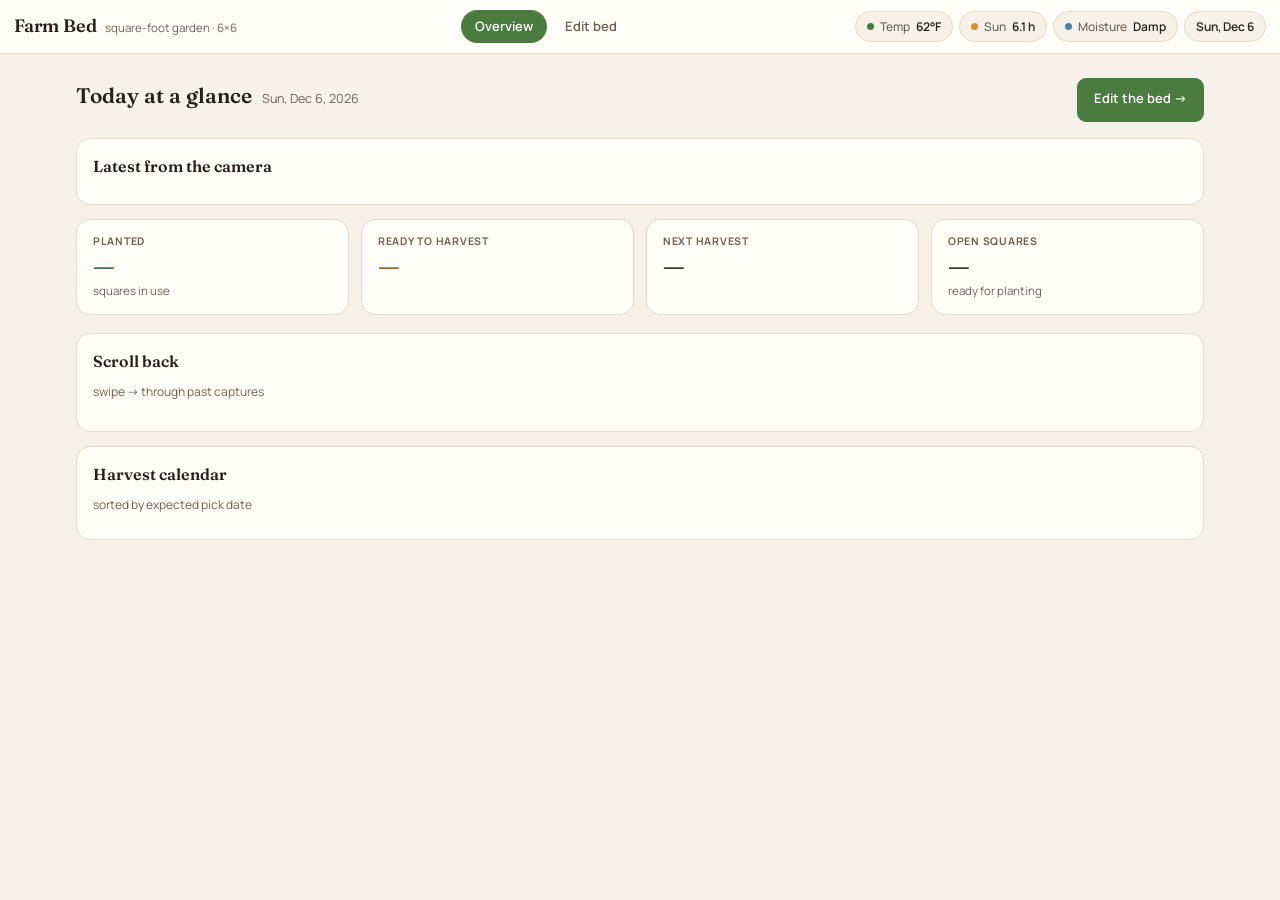
==== commit 8c4ce0ba: "Overview: media-first layout (latest capture on top, swipeable scroll-back strip)" ====
--- a/static/index.html
+++ b/static/index.html
@@ -38,6 +38,12 @@
       </div>
     </div>
 
+    <!-- latest capture first -->
+    <div class="panel">
+      <h3>Latest from the camera</h3>
+      <div class="latest" id="latest"></div>
+    </div>
+
     <div class="widgets">
       <div class="widget accent"><div class="k">Planted</div><div class="v" id="wPlanted">—</div><div class="s" id="wPlantedSub">squares in use</div></div>
       <div class="widget warn"><div class="k">Ready to harvest</div><div class="v" id="wReady">—</div><div class="s" id="wReadySub"></div></div>
@@ -45,25 +51,16 @@
       <div class="widget"><div class="k">Open squares</div><div class="v" id="wEmpty">—</div><div class="s">ready for planting</div></div>
     </div>
 
-    <div class="columns">
-      <div>
-        <div class="panel">
-          <h3>Latest from the camera</h3>
-          <div class="latest" id="latest"></div>
-        </div>
-        <div class="panel" style="margin-top:18px">
-          <h3>Recent captures</h3>
-          <div class="sub">hourly stills + daily sweeps, zoomed on the bed</div>
-          <div class="strip" id="strip"></div>
-        </div>
-      </div>
-      <div>
-        <div class="panel">
-          <h3>Harvest calendar</h3>
-          <div class="sub">sorted by expected pick date</div>
-          <div id="calendar"></div>
-        </div>
-      </div>
+    <div class="panel">
+      <h3>Scroll back</h3>
+      <div class="sub">swipe → through past captures</div>
+      <div class="strip" id="strip"></div>
+    </div>
+
+    <div class="panel">
+      <h3>Harvest calendar</h3>
+      <div class="sub">sorted by expected pick date</div>
+      <div id="calendar"></div>
     </div>
   </div>
 
@@ -91,17 +88,19 @@
   $('#wNextSub').textContent = overview.next_harvest_label ? `square ${overview.next_harvest_label}` : 'nothing planted';
   $('#wEmpty').textContent = overview.empty;
 
-  // latest capture
+  // latest capture (shared helper)
   const latest = $('#latest');
-  if (media.media.length) {
-    const m = media.media[0];
+  function showLatest(m) {
     const isVideo = m.kind === 'sweep';
     latest.innerHTML = `
       <div class="shot">${isVideo
-        ? `<video src="${m.url}" controls></video>`
-        : `<img src="${m.url}" alt="latest capture">`}</div>
+        ? `<video src="${m.url}" controls autoplay></video>`
+        : `<img src="${m.url}" alt="capture">`}</div>
       ${m.analysis ? `<div class="ai"><b>AI read:</b> ${m.analysis}</div>` : ''}
-      <div class="meta" style="color:var(--ink-soft);font-size:12px">${m.kind} · ${m.captured_at ? fmtDateFull(m.captured_at) : ''}</div>`;
+      <div style="color:var(--ink-soft);font-size:12px">${m.kind} · ${m.captured_at ? fmtDateFull(m.captured_at) : ''}</div>`;
+  }
+  if (media.media.length) {
+    showLatest(media.media[0]);
   } else {
     latest.innerHTML = `<div class="empty">No captures yet. They'll appear here once the camera service runs.</div>`;
   }
@@ -109,28 +108,20 @@
   // media strip
   const strip = $('#strip');
   if (media.media.length) {
-    strip.innerHTML = media.media.slice(0, 8).map((m) => {
+    strip.innerHTML = media.media.map((m) => {
       const isVideo = m.kind === 'sweep';
-      return `<div class="thumb" data-url="${m.url}" data-kind="${m.kind}" data-analysis="${encodeURIComponent(m.analysis || '')}" title="${m.kind}">
-        ${isVideo ? `<img src="" alt="">` : `<img src="${m.url}" alt="" loading="lazy">`}
+      return `<div class="thumb" data-url="${m.url}" data-kind="${m.kind}" data-analysis="${encodeURIComponent(m.analysis || '')}">
+        ${isVideo
+          ? `<span style="display:grid;place-items:center;height:100%;font-size:28px;color:#fff">▶</span>`
+          : `<img src="${m.url}" alt="" loading="lazy">`}
         <span class="badge">${m.kind}</span>
         <span class="when">${fmtDate(m.captured_at)}</span>
       </div>`;
     }).join('');
     strip.querySelectorAll('.thumb').forEach(t => t.addEventListener('click', () => {
-      const url = t.dataset.url;
-      const latest = $('#latest');
-      const isVideo = t.dataset.kind === 'sweep';
-      latest.innerHTML = `
-        <div class="shot">${isVideo ? `<video src="${url}" controls autoplay></video>` : `<img src="${url}">`}</div>
-        ${t.dataset.analysis ? `<div class="ai"><b>AI read:</b> ${decodeURIComponent(t.dataset.analysis)}</div>` : ''}`;
-      latest.scrollIntoView({ behavior: 'smooth' });
+      showLatest({ url: t.dataset.url, kind: t.dataset.kind, analysis: decodeURIComponent(t.dataset.analysis) });
+      window.scrollTo({ top: 0, behavior: 'smooth' });
     }));
-    // for sweep thumbs, put a play glyph
-    strip.querySelectorAll('.thumb[data-kind="sweep"] img').forEach(i => i.remove());
-    strip.querySelectorAll('.thumb[data-kind="sweep"]').forEach(t => {
-      t.innerHTML = `<span style="display:grid;place-items:center;height:100%;font-size:26px;color:#fff">▶</span><span class="badge">sweep</span>`;
-    });
   } else {
     strip.innerHTML = `<div class="empty-note">No captures yet.</div>`;
   }
--- a/static/style.css
+++ b/static/style.css
@@ -196,6 +196,20 @@
 .cell.empty .plus { color: #6a5f47; font-size: 16px; opacity: .5; }
 .cell.selected { box-shadow: 0 0 0 2px var(--sun), 0 0 0 4px rgba(217,144,46,.25); }
 .cell.ready { box-shadow: inset 0 0 0 2px var(--sun); }
+.bed .north-tag {
+  position: absolute; top: 6px; right: 8px; z-index: 3;
+  display: flex; align-items: center; gap: 4px;
+  background: rgba(246,242,234,.95); border: 1px solid var(--line);
+  border-radius: 999px; padding: 3px 9px;
+  font-size: 10px; font-weight: 700; color: var(--ink); pointer-events: none;
+}
+.bed .north-tag .arr { color: var(--leaf); font-weight: 800; }
+.bed .fence-edge {
+  position: absolute; right: 0; top: 0; bottom: 0; z-index: 2;
+  border-right: 2px solid rgba(217,144,46,.5);
+  border-radius: 0 10px 10px 0;
+  pointer-events: none;
+}
 .legend { display: flex; gap: 14px; margin-top: 12px; flex-wrap: wrap; font-size: 11px; color: var(--ink-soft); }
 .legend span { display: flex; align-items: center; gap: 5px; }
 .legend .swatch { width: 10px; height: 10px; border-radius: 3px; display: inline-block; }
